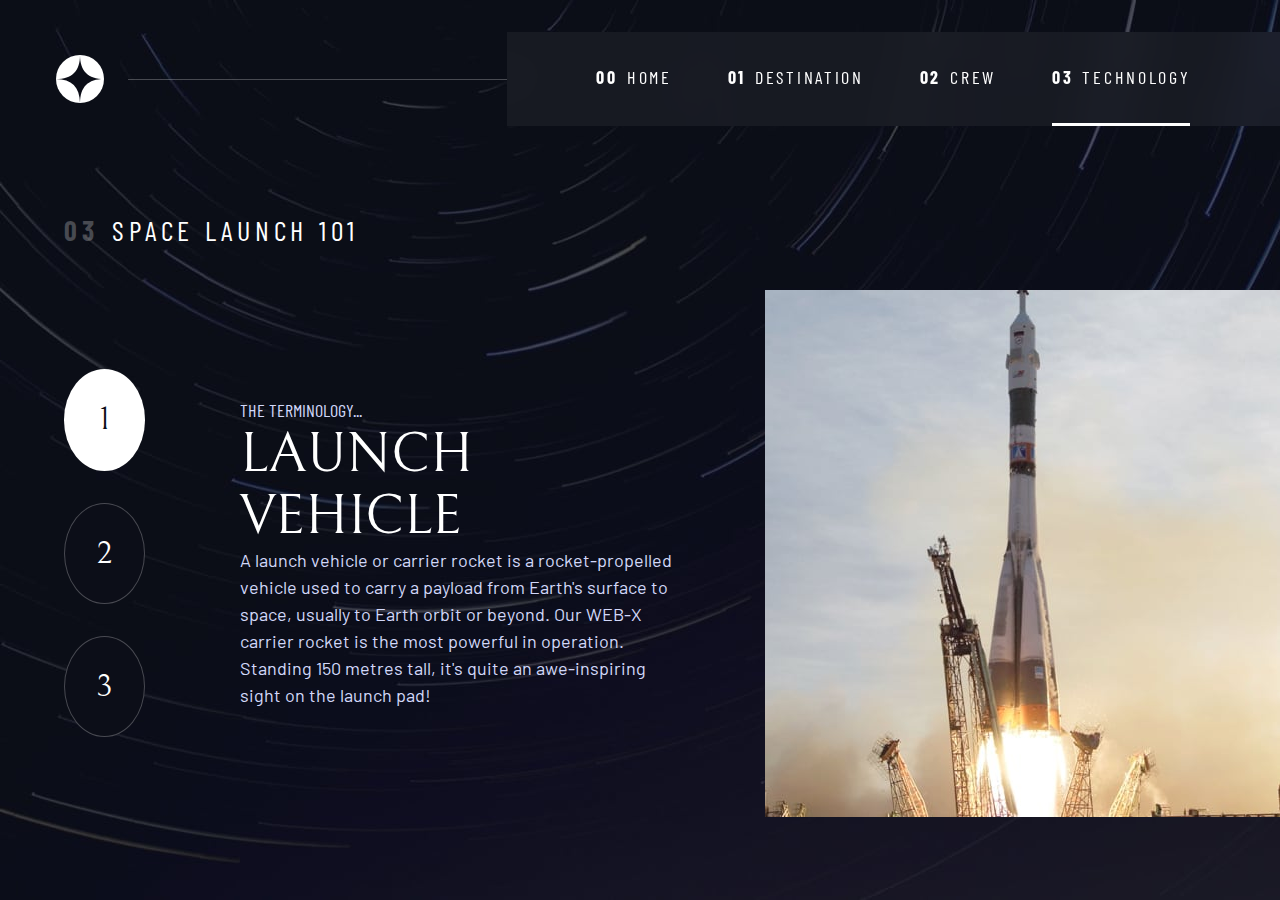
==== technology.html @ fdcca387 "initial commit" ====
<!DOCTYPE html>
<html lang="en">
<head>
  <meta charset="UTF-8">
  <meta name="viewport" content="width=device-width, initial-scale=1.0">

  <link rel="icon" type="image/png" sizes="32x32" href="./assets/favicon-32x32.png">
  <!-- Google fonts -->
  <link rel="preconnect" href="https://fonts.googleapis.com">
  <link rel="preconnect" href="https://fonts.gstatic.com" crossorigin>
  <link href="https://fonts.googleapis.com/css2?family=Barlow+Condensed:wght@400;700&family=Bellefair&family=Barlow:wght@400;700&display=swap"
      rel="stylesheet">
   <!-- Our custom CSS -->   
   <link rel="stylesheet" href="index.css">
  
  <title>Frontend Mentor | Space tourism website</title>
  <script src="navigation.js" defer></script>
  <script src="tabs.js" defer></script>
</head>

<body class="technology">
  <a class="skip-to-content" href="#main">Skip to content</a>
  <header class="primary-header flex">
    <div>
      <img src="assets/shared/logo.svg" alt="space tourism logo" class="logo">
    </div>
    <button class="mobile-nav-toggle" aria-controls="primary-navigation"><span class="sr-only" aria-expanded="false">Menu</span></button>
    <nav>
        <ul id="primary-navigation" data-visible="false" class="primary-navigation underline-indicators flex">
            <li><a class="ff-sans-cond uppercase text-white letter-spacing-2" href="index.html"><span aria-hidden="true">00</span>Home</a>
            <li><a class="ff-sans-cond uppercase text-white letter-spacing-2" href="destination.html"><span aria-hidden="true">01</span>Destination</a>
            <li><a class="ff-sans-cond uppercase text-white letter-spacing-2" href="crew.html"><span aria-hidden="true">02</span>Crew</a>
            <li class="active"><a class="ff-sans-cond uppercase text-white letter-spacing-2" href="technology.html"><span aria-hidden="true">03</span>Technology</a>
        </ul>
    </nav>
  </header>


  <main id="main" class="grid-container grid-container--technology flow">

    <h1 class="numbered-title"><span aria-hidden="true">03</span>Space launch 101</h1>

    <picture id="launch-image">
      <img id="launch-image-landscape" class="full-width" src="assets/technology/image-launch-vehicle-landscape.jpg" alt="launch vehicle">
      <img id="launch-image-portrait" src="assets/technology/image-launch-vehicle-portrait.jpg" alt="launch vehicle">
    </picture>
    <picture id="spaceport-image" hidden>
      <img id="spaceport-image-landscape" class="full-width" src="assets/technology/image-spaceport-landscape.jpg" alt="spaceport">
      <img id="spaceport-image-portrait" src="assets/technology/image-spaceport-portrait.jpg" alt="spaceport">
    </picture>
    <picture id="capsule-image" hidden>
      <img id="capsule-image-landscape" class="full-width" src="assets/technology/image-space-capsule-landscape.jpg" alt="space capsule">
      <img id="capsule-image-portrait" src="assets/technology/image-space-capsule-portrait.jpg" alt="space capsule">
    </picture>


    <div class="lg-dot-indicators flex" role="tablist" aria-label="technology list">
      <button class="uppercase ff-serif fs-600 bg-dark text-white" aria-selected="true" aria-controls="launch-tab" role="tab" data-image="launch-image" tabindex="0"><span class="sr-only">Launch vehicle</span>1</button>
      <button class="uppercase ff-serif fs-600 bg-dark text-white" aria-selected="false" aria-controls="spaceport-tab" role="tab" data-image="spaceport-image" tabindex="-1"><span class="sr-only">Spaceport</span>2</button>
      <button class="uppercase ff-serif fs-600 bg-dark text-white" aria-selected="false" aria-controls="capsule-tab" role="tab" data-image="capsule-image" tabindex="-1"><span class="sr-only">Space Capsule</span>3</button>
    </div>

    <!-- launch vehicle -->
    <article class="technology-details flow" id="launch-tab" role="tabpanel" tabindex="0">
      <header class="">
        <p class="fs-400 ff-sans-cond uppercase text-accent">The terminology...</p>
        <h2 class="fs-700 uppercase ff-serif">launch vehicle</h2>
      </header>
      <p class="text-accent">A launch vehicle or carrier rocket is a rocket-propelled vehicle used to carry a payload from Earth's surface to space, usually to Earth orbit or beyond. Our WEB-X carrier rocket is the most powerful in operation. Standing 150 metres tall, it's quite an awe-inspiring sight on the launch pad!</p>
    </article>

    <!-- spaceport -->
    <article class="technology-details flow" hidden id="spaceport-tab" role="tabpanel" tabindex="-1">
      <header class="">
        <p class="fs-400 ff-sans-cond uppercase text-accent">The terminology...</p>
        <h2 class="fs-700 uppercase ff-serif">spaceport</h2>
      </header>
      <p class="text-accent">A spaceport or cosmodrome is a site for launching (or receiving) spacecraft, by analogy to the seaport for ships or airport for aircraft. Based in the famous Cape Canaveral, our spaceport is ideally situated to take advantage of the Earth’s rotation for launch.</p>
    </article>

    <!-- space capsule -->
    <article class="technology-details flow" hidden id="capsule-tab" role="tabpanel" tabindex="-1">
      <header class="">
        <p class="fs-400 ff-sans-cond uppercase text-accent">The terminology...</p>
        <h2 class="fs-700 uppercase ff-serif">space capsule</h2>
      </header>
      <p class="text-accent">A space capsule is an often-crewed spacecraft that uses a blunt-body reentry capsule to reenter the Earth's atmosphere without wings. Our capsule is where you'll spend your time during the flight. It includes a space gym, cinema, and plenty of other activities to keep you entertained.</p>
    </article>
   

  
  </main>
</body>
</html>
---- index.css ----
/* ------------------- */
/* Custom properties   */
/* ------------------- */

:root {
    /* colors */
    --clr-dark: 230 35% 7%;
    --clr-light: 231 77% 90%;
    --clr-white: 0 0% 100%;
    
    /* font-sizes */
    --fs-900: clamp(5rem, 8vw + 1rem, 9.375rem);
    --fs-800: 3.5rem;
    --fs-700: 1.5rem;
    --fs-600: 1rem;
    --fs-500: 1rem;
    --fs-400: 0.9375rem;
    --fs-300: 1rem;
    --fs-200: 0.875rem;
    
    /* font-families */
    --ff-serif: "Bellefair", serif;
    --ff-sans-cond: "Barlow Condensed", sans-serif;
    --ff-sans-normal: "Barlow", sans-serif;
}

@media (min-width: 35em) {
    :root {
        --fs-800: 5rem;
        --fs-700: 2.5rem;
        --fs-600: 1.5rem;
        --fs-500: 1.25rem;
        --fs-400: 1rem;
    }
}

@media (min-width: 45em) {
    :root {
        /* font-sizes */
        --fs-800: 6.25rem;
        --fs-700: 3.5rem;
        --fs-600: 2rem;
        --fs-500: 1.75rem;
        --fs-400: 1.125rem;
    }
}


/* ------------------- */
/* Reset               */
/* ------------------- */

/* https://piccalil.li/blog/a-modern-css-reset/ */

/* Box sizing */
*,
*::before,
*::after {
    box-sizing: border-box;
}

/* Reset margins */
body,
h1,
h2,
h3,
h4,
h5,
p,
figure,
picture {
    margin: 0; 
}

h1,
h2,
h3,
h4,
h5,
h6,
p {
    font-weight: 400;
}

/* set up the body */
body {
    font-family: var(--ff-sans-normal);
    font-size: var(--fs-400);
    color: hsl( var(--clr-white) );
    background-color: hsl( var(--clr-dark) );
    line-height: 1.5;
    min-height: 100vh;

    display: grid;
    grid-template-rows: min-content 1fr;

    overflow-x: hidden;
}

/* make images easier to work with */
img,
picutre {
    max-width: 100%;
    display: block;
}

/* make form elements easier to work with */
input,
button,
textarea,
select {
    font: inherit;
}

/* remove animations for people who've turned them off */
@media (prefers-reduced-motion: reduce) {  
  *,
  *::before,
  *::after {
    animation-duration: 0.01ms !important;
    animation-iteration-count: 1 !important;
    transition-duration: 0.01ms !important;
    scroll-behavior: auto !important;
  }
}


/* ------------------- */
/* Utility classes     */
/* ------------------- */

/* general */

.flex {
    display: flex;
    gap: var(--gap, 1rem);
}

.grid {
    display: grid;
    gap: var(--gap, 1rem);
}

.full-width {
    left: 50%;
	margin-left: -50vw;
	margin-right: -50vw;
	max-width: 100vw;
	position: relative;
	right: 50%;
	width: 100vw;
}

.d-block {
    display: block;
}

.flow > *:where(:not(:first-child)) {
    margin-top: var(--flow-space, 1rem);
}

.flow--space-small {
    --flow-space: .75rem;
}

.container {
    padding-inline: 2em;
    margin-inline: auto;
    max-width: 80rem;
}

.sr-only {
  position: absolute; 
  width: 1px;
  height: 1px;
  padding: 0;
  margin: -1px; 
  overflow: hidden;
  clip: rect(0, 0, 0, 0);
  white-space: nowrap; /* added line */
  border: 0;
}

.skip-to-content {
    position: absolute;
    z-index: 9999;
    background: hsl( var(--clr-white) );
    color: hsl( var(--clr-dark) );
    padding: .5em 1em;
    margin-inline: auto;
    transform: translateY(-100%);
    transition: transform 250ms ease-in;
}

.skip-to-content:focus {
    transform: translateY(0);
}

/* colors */

.bg-dark { background-color: hsl( var(--clr-dark) );}
.bg-accent { background-color: hsl( var(--clr-light) );}
.bg-white { background-color: hsl( var(--clr-white) );}
.bg-transparent { background-color: transparent;}

.text-dark { color: hsl( var(--clr-dark) );}
.text-accent { color: hsl( var(--clr-light) );}
.text-white { color: hsl( var(--clr-white) );}

/* typography */

.ff-serif { font-family: var(--ff-serif); } 
.ff-sans-cond { font-family: var(--ff-sans-cond); } 
.ff-sans-normal { font-family: var(--ff-sans-normal); } 

.letter-spacing-1 { letter-spacing: 4.75px; } 
.letter-spacing-2 { letter-spacing: 2.7px; } 
.letter-spacing-3 { letter-spacing: 2.35px; } 

.uppercase { text-transform: uppercase; }

.fs-900 { font-size: var(--fs-900); }
.fs-800 { font-size: var(--fs-800); }
.fs-700 { font-size: var(--fs-700); }
.fs-600 { font-size: var(--fs-600); }
.fs-500 { font-size: var(--fs-500); }
.fs-400 { font-size: var(--fs-400); }
.fs-300 { font-size: var(--fs-300); }
.fs-200 { font-size: var(--fs-200); }

.fs-900,
.fs-800,
.fs-700,
.fs-600 {
    line-height: 1.1;
}

.numbered-title {
    font-family: var(--ff-sans-cond);
    font-size: var(--fs-500);
    text-transform: uppercase;
    letter-spacing: 4.72px; 
}

.numbered-title span {
    margin-right: .5em;
    font-weight: 700;
    color: hsl( var(--clr-white) / .25);
}


/* ------------------- */
/* Compontents         */
/* ------------------- */

.large-button {
    font-size: 2rem;
    position: relative;
    z-index: 1;
    display: inline-grid;
    place-items: center;
    padding: 0 2em;
    border-radius: 50%;
    aspect-ratio: 1;
    text-decoration: none;
}

.large-button::after {
    content: '';
    position: absolute;
    z-index: -1;
    width: 100%;
    height: 100%;
    background: hsl( var(--clr-white) / .1);
    border-radius: 50%;
    opacity: 0;
    transition: opacity 500ms linear, transform 750ms ease-in-out;
}
 
.large-button:hover::after,
.large-button:focus::after {
    opacity: 1;
    transform: scale(1.5);
}

/*  primary header */

.logo {
   margin: 1.5rem clamp(1.5rem, 5vw, 3.5rem);
}

.primary-header {
    justify-content: space-between;
    align-items: center;
}

.primary-navigation {
    --gap: clamp(1.5rem, 5vw, 3.5rem);
    --underline-gap: 2rem;
    list-style: none;
    padding: 0;
    margin: 0;
    background: hsl( var(--clr-white) / 0.95);
}

.primary-navigation a {
    text-decoration: none;
}

.primary-navigation a > span {
    font-weight: 700;
    margin-right: .5em;
}

@supports (backdrop-filter: blur(1.5rem)) {
    .primary-navigation {
        background: hsl( var(--clr-white) / .05);
        backdrop-filter: blur(1.5rem);
    }
}

.mobile-nav-toggle {
    display: none;
}


@media (max-width: 35rem) {
    .primary-navigation {
        --underline-gap: .5rem;
        position: fixed;
        z-index: 1000;
        inset: 0 0 0 30%;
        list-style: none;
        padding: min(20rem, 15vh) 2rem;
        margin: 0;
        flex-direction: column;
        transform: translateX(100%);
        transition: transform 500ms ease-in-out;
    }

    .primary-navigation.underline-indicators > .active {
        border: 0;
    }

    .primary-navigation[data-visible="true"] {
        transform: translateX(0);
    }

    .mobile-nav-toggle {
        display: block;
        position: absolute;
        z-index: 2000;
        right: 1rem;
        top: 2rem;
        background: transparent;
        background-image: url(./assets/shared/icon-hamburger.svg);
        background-repeat: no-repeat;
        background-position: center;
        width: 1.5rem;
        aspect-ratio: 1;
        border: 0;
    }

    .mobile-nav-toggle[aria-expanded="true"] {
        background-image: url(./assets/shared/icon-close.svg);
    }
    /* TODO not working on the main hamburger button like in demo and idk why */
    .mobile-nav-toggle:focus-visible {
        outline: 5px solid white;
        outline-offset: 5px;
    }
}

@media (min-width: 35em) {
    .primary-navigation {
        padding-inline: clamp(3rem, 7vw, 7rem);
    }
}

@media (min-width: 35em) and (max-width: 44.999em) {

    .primary-navigation a > span {
        display: none;
    }
}

@media (min-width: 45em) {
    .primary-header::after {
        content: '';
        display: block;
        position: relative;
        height: 1px;
        width: 100%;
        margin-right: -2.5rem;
        background: hsl( var(--clr-white) / .25);
        order: 1;
    }
    
   nav {
       order: 2;
   }
   
   

    .primary-navigation {
        margin-block: 2rem;
    }
}

.underline-indicators > li,
.underline-indicators > button {
    cursor: pointer;
    padding: var(--underline-gap, .5rem) 0;
    border: 0;
    border-bottom: .2rem solid hsl( var(--clr-white) / 0 );
    background-color: transparent;
}

/* this wasn't working so i changed it to below */
/* also tried including meta tags in html, still didn't work */
/* .underline-indicators > *:hover,
.underline-indicators > *:focus {
    border-color: hsl( var(--clr-white) / .5);
} */

.underline-indicators > li:hover,
.underline-indicators > li:focus,
.underline-indicators > button:hover,
.underline-indicators > button:focus {
    border-color: hsl( var(--clr-white) / .5);
}

.underline-indicators > .active,
.underline-indicators > [aria-selected="true"] {
    color: hsl( var(--clr-white) / 1);
    border-color: hsl( var(--clr-white) / 1);
}

.tab-list {
    --gap: 2rem;
}

.dot-indicators > *{
    cursor: pointer;
    border: 0;
    border-radius: 50%;
    aspect-ratio: 1;
    padding: .5em;
    background-color: hsl( var(--clr-white) / .25);
}

.dot-indicators > button:hover,
.dot-indicators > button:focus{
    background-color: hsl( var(--clr-white) / .5);
}

.dot-indicators > [aria-selected="true"] {
    background-color: hsl( var(--clr-white) / 1);
}

.lg-dot-indicators {
    /* flex-direction: column;   */
    --gap: 2rem;
}

.lg-dot-indicators > * {
    aspect-ratio: 1;
    border-radius: 50%;
    border: 1px solid hsl( var(--clr-white) / .25);
    cursor: pointer;
    padding: 2rem;
}

.lg-dot-indicators > button:hover,
.lg-dot-indicators > button:focus{
    border-color: hsl( var(--clr-white) / 1);
}

.lg-dot-indicators > [aria-selected="true"] {
    background-color: hsl( var(--clr-white) / 1);
    color: hsl( var(--clr-dark) / 1);
}

/* ----------------------------- */
/*    Page specific background   */
/* ----------------------------- */

body {
    background-size: cover;
    background-position: bottom center;  
}

/*  home  */

.home {
    background-image: url(./assets/home/background-home-mobile.jpg)
}

@media (min-width: 35rem) {
    .home {
        background-position: center center;
        background-image: url(./assets/home/background-home-tablet.jpg)
    }
}

@media (min-width: 45rem) {
    .home {
        background-image: url(./assets/home/background-home-desktop.jpg)
    }
}

/*  destination  */

.destination {
    background-image: url(./assets/destination/background-destination-mobile.jpg)
}

@media (min-width: 35rem) {
    .destination {
        background-position: center center;
        background-image: url(./assets/destination/background-destination-tablet.jpg)
    }
}

@media (min-width: 45rem) {
    .destination {
        background-image: url(./assets/destination/background-destination-desktop.jpg)
    }
}

/*  crew  */

.crew {
    background-image: url(./assets/crew/background-crew-mobile.jpg)
}

@media (min-width: 35rem) {
    .crew {
        background-position: center center;
        background-image: url(./assets/crew/background-crew-tablet.jpg)
    }
}

@media (min-width: 45rem) {
    .crew {
        background-image: url(./assets/crew/background-crew-desktop.jpg)
    }
}

/* technology */

.technology {
    background-image: url(./assets/technology/background-technology-mobile.jpg);
}

@media (min-width: 35rem) {
    .technology {
        background-position: center center;
        background-image: url(./assets/technology/background-technology-tablet.jpg)
    }
}

@media (min-width: 45rem) {
    .technology {
        background-image: url(./assets/technology/background-technology-desktop.jpg)
    }
}

/* ----------------------------- */
/* Layout                        */
/* ----------------------------- */


.grid-container {
    text-align: center;
    display: grid;
    place-items: center;
    padding-inline: 1rem;
    padding-bottom: 4rem;
}

.grid-container p:not([class]) {
    max-width: 50ch;
}

.numbered-title {
    grid-area: title;
}

/* destination layout */

.grid-container--destination {
    --flow-space: 2rem;
    grid-template-areas:
        'title'
        'image'
        'tabs'
        'content'
}

.grid-container--destination > picture {
    grid-area: image;
    max-width: 60%;
    align-self: start;
}

.grid-container--destination > .tab-list {
    grid-area: tabs;
}

.grid-container--destination > .destination-info {
    grid-area: content;
}

.destination-meta {
    flex-direction: column;
    border-top: 1px solid hsl( var(--clr-white) / .1);
    padding-top: 2.5rem;
    margin-top: 2.5rem;
}

.destination-meta p {
    font-size: 1.75rem;
}

/* crew layout */

.grid-container--crew {
    --flow-space: 2rem;
    grid-template-areas: 
        'title'
        'image'
        'tabs'
        'content';
}

.grid-container--crew > picture {
    grid-area: image;
    max-width: 60%;
    border-bottom: 1px solid hsl( var(--clr-white) / .1);
}

.grid-container--crew > .dot-indicators {
    grid-area: tabs;
}

.grid-container--crew > .crew-details {
    grid-area: content;
}

.crew-details h2 {
    color: hsl( var(--clr-white) / .5);
}

/* technology layout */
.technology > .grid-container {
    padding-inline: 0rem;
}

.grid-container--technology {
    --flow-space: 2rem;
    /* padding-inline: 0; */
    grid-template-areas: 
        'title'
        'image'
        'tabs'
        'content';
}

.grid-container--technology > picture {
    grid-area: image;
    
}
/* had to put the .full-width util class on it idk why this won't work */
/* .grid-container--technology img {
    max-width: 100%;
} */


.grid-container--technology > .lg-dot-indicators {
    grid-area: tabs;
}

.grid-container--technology > .technology-details {
    grid-area: content;
    padding-inline: 1rem;
}

.grid-container--technology #launch-image-portrait,
#spaceport-image-portrait, #capsule-image-portrait {
    display:none;
}

@media (min-width: 35em) {
    .numbered-title {
       justify-self: start; 
       margin-top: 2rem;
    }

    .destination-meta {
        flex-direction: row;
        justify-content: space-evenly;
    }

    .grid-container--crew {
        padding-bottom: 0;
        grid-template-areas: 
            'title'
            'content'
            'tabs'
            'image';
    }

}



@media (min-width: 45em) {
    .grid-container {
        text-align: left;
        column-gap: var(--container-gap, 2rem);
        grid-template-columns: minmax(1rem, 1fr) repeat(2, minmax(0, 30rem)) minmax(1rem, 1fr);
    }
    
    .grid-container--home {
        padding-bottom: max(6rem, 20vh);
        align-items: end;
    }

    .grid-container--home > *:first-child {
        grid-column: 2;
    }

    .grid-container--home > *:last-child {
        grid-column: 3;
    }

    .grid-container--destination {
        justify-items: start;
        align-content: start;
        grid-template-areas:
            '. title title .'
            '. image tabs .'
            '. image content .'      
    }

    .grid-container--destination > picture {
        max-width: 90%;
    }

    .destination-meta {
        --gap: min(6vw, 6rem);
        justify-content: start;
    }

    .grid-container--crew {
        /* --flow-space: 2rem; */
        grid-template-columns: minmax(1rem, 1fr) minmax(0, 37rem) minmax(0, 23rem) minmax(1rem, 1fr);
        justify-items: start;
        grid-template-areas: 
            '. title title .'
            '. content image .'
            '. tabs image .';
    }

    .grid-container--crew > picture {
        grid-column: span 2;
        align-self: end;
        max-width: 90%;
    }

    .grid-container--technology {
        grid-template-columns: minmax(1rem, 1fr) minmax(0, 8rem) 
        minmax(0, 30rem) minmax(0, 30rem) minmax(1rem, 1fr);
        justify-items: start;
        --flow-space: 0rem;
        grid-template-areas: 
            '. title title title .'
            '. tabs content image .';
    }

    .grid-container--technology > .lg-dot-indicators {
        flex-direction: column;
    }

    .grid-container--technology > picture {
        grid-column: span 2;
        justify-self: end;
    }

    .grid-container--technology img {
        max-width: 100%;
    }

    .grid-container--technology #launch-image-landscape, 
    #spaceport-image-landscape, #capsule-image-landscape {
        display:none;
    }

    .grid-container--technology #launch-image-portrait,
    #spaceport-image-portrait, #capsule-image-portrait{
        display:block;
    } 
}
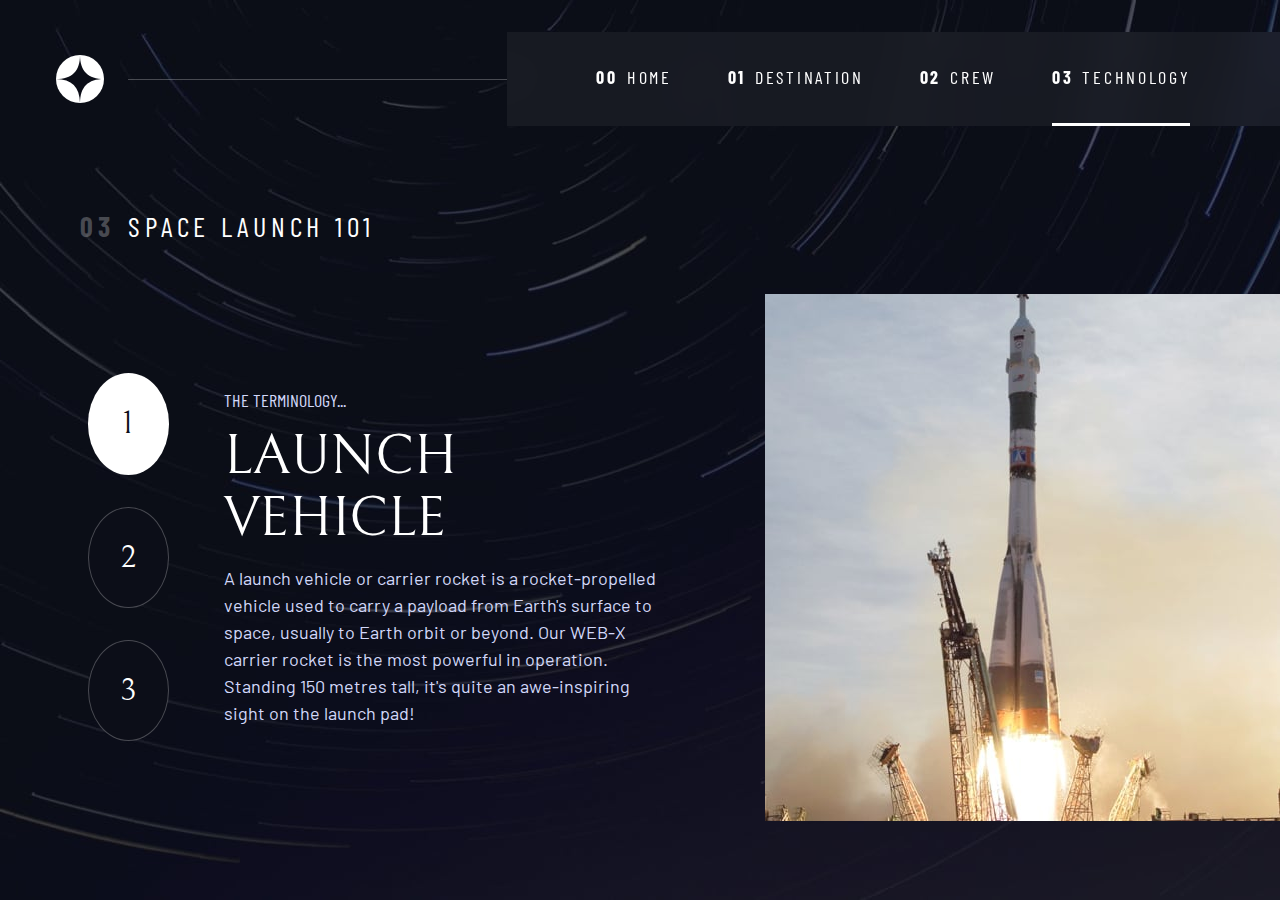
==== commit 32f42666: "fixedish the spaceport header problem" ====
--- a/technology.html
+++ b/technology.html
@@ -62,7 +62,7 @@
 
     <!-- launch vehicle -->
     <article class="technology-details flow" id="launch-tab" role="tabpanel" tabindex="0">
-      <header class="">
+      <header class="flow flow--space-small">
         <p class="fs-400 ff-sans-cond uppercase text-accent">The terminology...</p>
         <h2 class="fs-700 uppercase ff-serif">launch vehicle</h2>
       </header>
@@ -71,9 +71,9 @@
 
     <!-- spaceport -->
     <article class="technology-details flow" hidden id="spaceport-tab" role="tabpanel" tabindex="-1">
-      <header class="">
+      <header class="flow flow--space-small">
         <p class="fs-400 ff-sans-cond uppercase text-accent">The terminology...</p>
-        <h2 class="fs-700 uppercase ff-serif">spaceport</h2>
+        <h2 class="spaceport fs-700 uppercase ff-serif">spaceport</h2>
       </header>
       <p class="text-accent">A spaceport or cosmodrome is a site for launching (or receiving) spacecraft, by analogy to the seaport for ships or airport for aircraft. Based in the famous Cape Canaveral, our spaceport is ideally situated to take advantage of the Earth’s rotation for launch.</p>
     </article>
--- a/index.css
+++ b/index.css
@@ -770,10 +770,10 @@
     }
 
     .grid-container--technology {
-        grid-template-columns: minmax(1rem, 1fr) minmax(0, 8rem) 
+        grid-template-columns: minmax(1rem, 1fr) minmax(0, 6rem) 
         minmax(0, 30rem) minmax(0, 30rem) minmax(1rem, 1fr);
-        justify-items: start;
-        --flow-space: 0rem;
+        /* justify-items: start; */
+        --flow-space: 1rem;
         grid-template-areas: 
             '. title title title .'
             '. tabs content image .';
@@ -781,6 +781,10 @@
 
     .grid-container--technology > .lg-dot-indicators {
         flex-direction: column;
+    }
+
+    .grid-container--technology .spaceport {
+        font-size: clamp(1rem, 5vw, var(--fs-700)); 
     }
 
     .grid-container--technology > picture {
